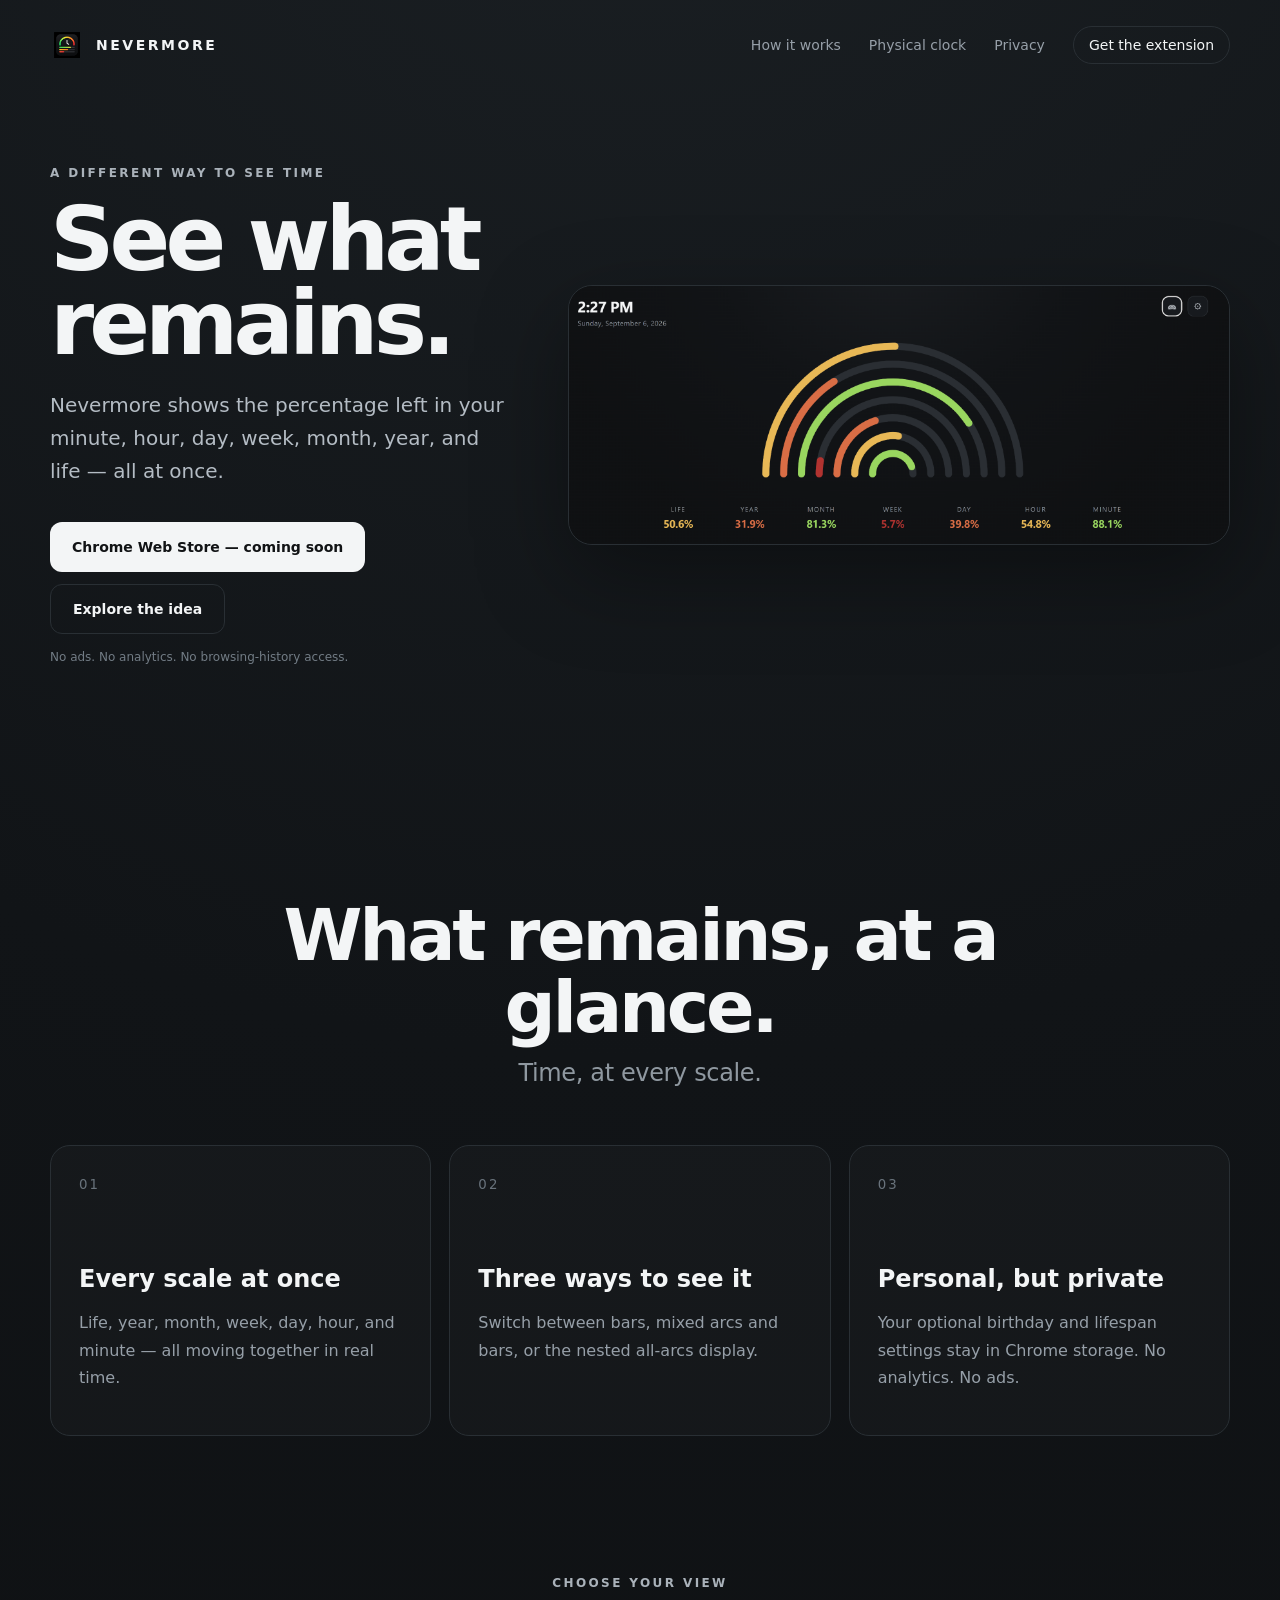
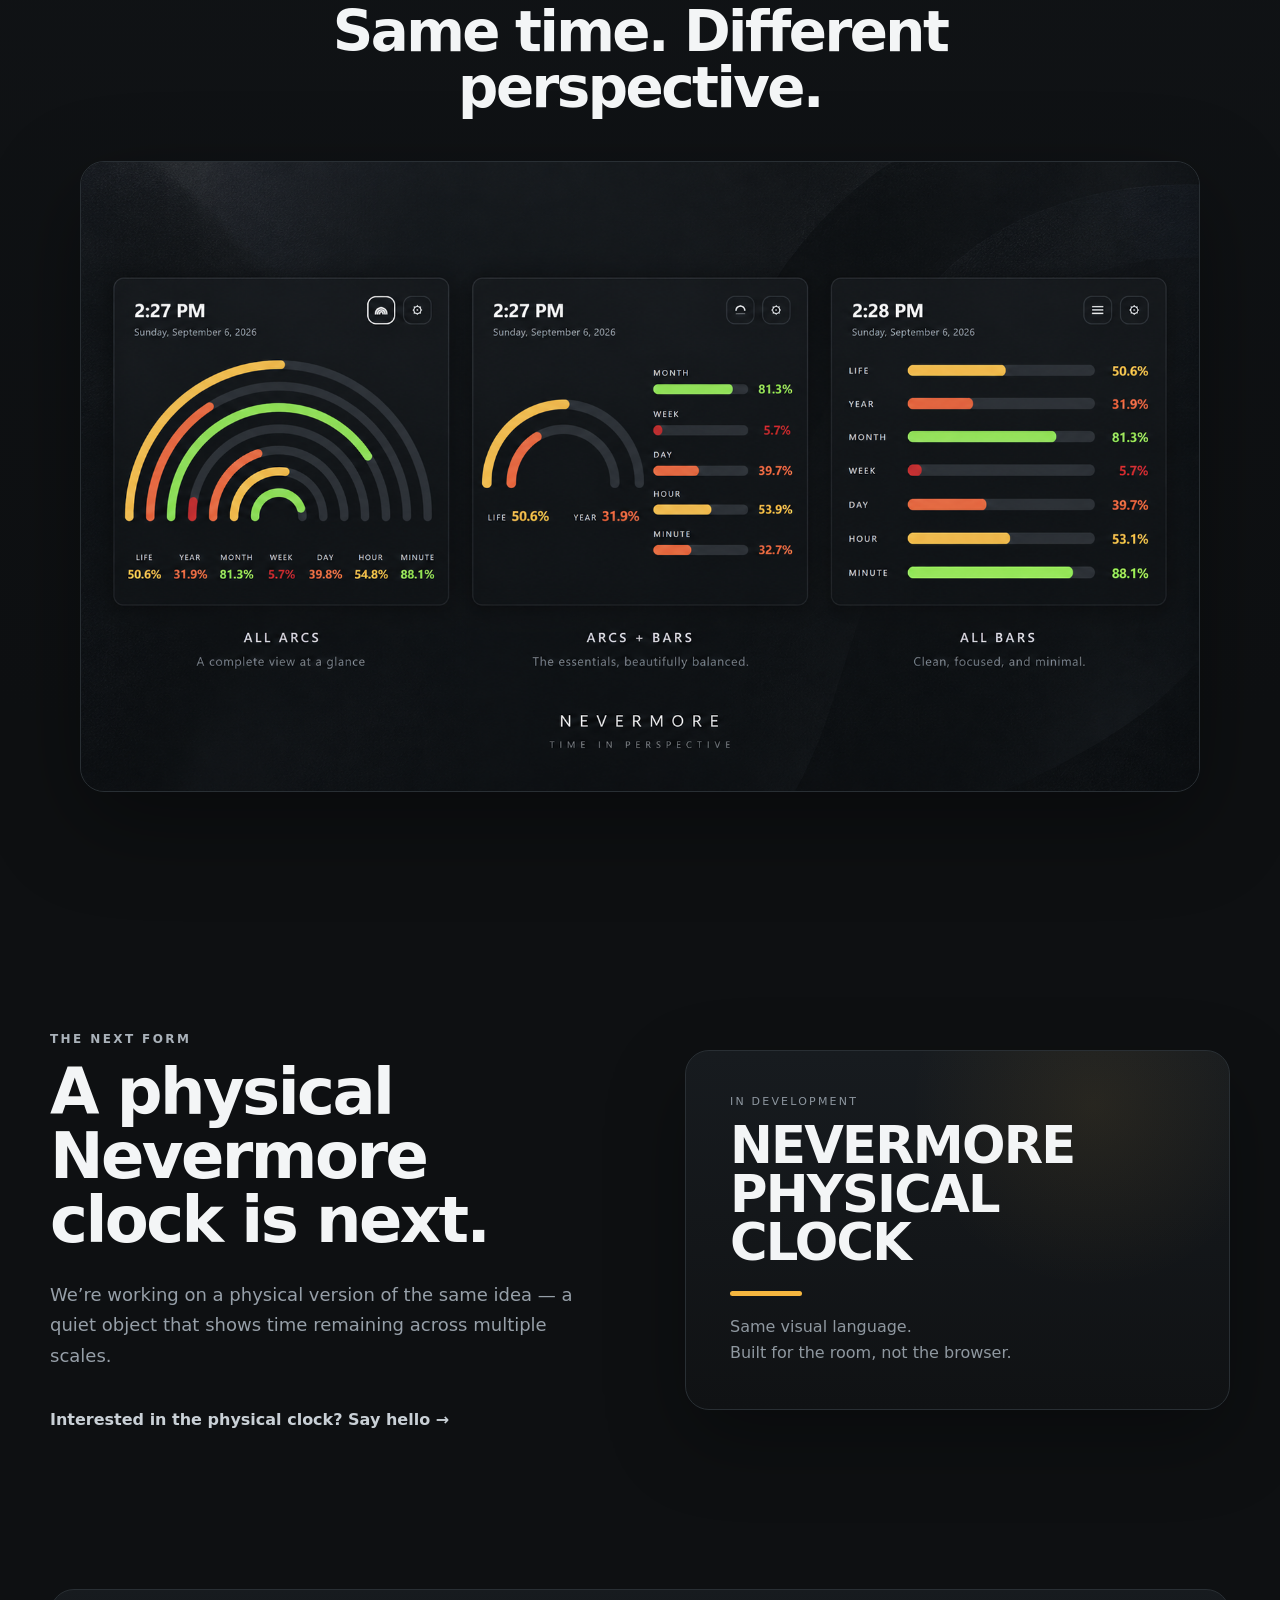
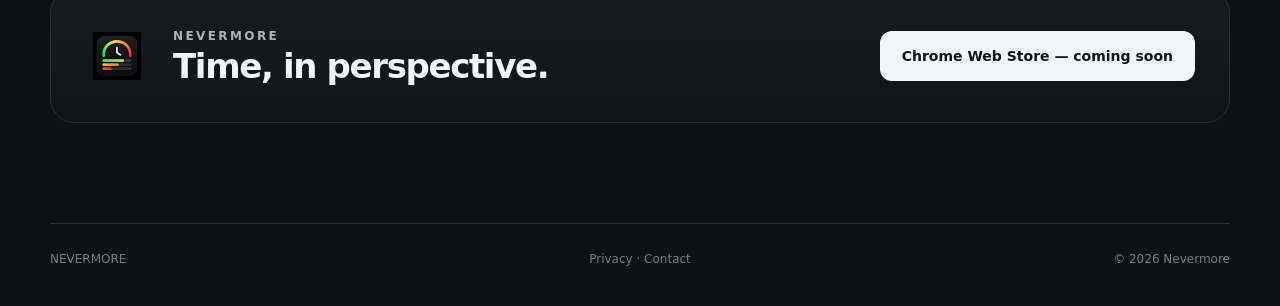
==== index.html @ eb88ecf1 "Add files via upload" ====
<!doctype html>
<html lang="en">
<head>
<meta charset="utf-8">
<meta name="viewport" content="width=device-width,initial-scale=1">
<meta name="description" content="Nevermore visualizes how much time remains across your minute, hour, day, week, month, year, and life.">
<title>Nevermore — Time, in perspective.</title>
<link rel="stylesheet" href="styles.css">
</head>
<body>
<header class="site-header">
  <a class="brand" href="#top"><img src="assets/icon.png" alt=""><span>NEVERMORE</span></a>
  <nav>
    <a href="#how">How it works</a>
    <a href="#physical">Physical clock</a>
    <a href="/privacy/">Privacy</a>
    <a class="pill" href="#chrome">Get the extension</a>
  </nav>
</header>

<main id="top">
<section class="hero">
  <div class="hero-copy">
    <div class="eyebrow">A different way to see time</div>
    <h1>See what remains.</h1>
    <p>Nevermore shows the percentage left in your minute, hour, day, week, month, year, and life — all at once.</p>
    <div class="actions" id="chrome">
      <a class="button primary" href="#">Chrome Web Store — coming soon</a>
      <a class="button secondary" href="#how">Explore the idea</a>
    </div>
    <div class="micro">No ads. No analytics. No browsing-history access.</div>
  </div>

  <div class="product-shot hero-shot">
    <img src="assets/all-arcs-real.png" alt="Nevermore all-arcs view showing time remaining across seven scales">
  </div>
</section>

<section class="section" id="how">
  <div class="section-intro">
    <h2>What remains, at a glance.</h2>
    <p>Time, at every scale.</p>
  </div>

  <div class="cards">
    <article>
      <small>01</small>
      <h3>Every scale at once</h3>
      <p>Life, year, month, week, day, hour, and minute — all moving together in real time.</p>
    </article>
    <article>
      <small>02</small>
      <h3>Three ways to see it</h3>
      <p>Switch between bars, mixed arcs and bars, or the nested all-arcs display.</p>
    </article>
    <article>
      <small>03</small>
      <h3>Personal, but private</h3>
      <p>Your optional birthday and lifespan settings stay in Chrome storage. No analytics. No ads.</p>
    </article>
  </div>
</section>

<section class="views-section">
  <div class="section-intro compact">
    <div class="eyebrow">Choose your view</div>
    <h2>Same time. Different perspective.</h2>
  </div>

  <div class="product-shot combined-shot">
    <img src="assets/views-combined.png" alt="Nevermore all-arcs, mixed, and all-bars display modes">
  </div>
</section>

<section class="physical" id="physical">
  <div class="physical-copy">
    <div class="eyebrow">The next form</div>
    <h2>A physical Nevermore clock is next.</h2>
    <p>We’re working on a physical version of the same idea — a quiet object that shows time remaining across multiple scales.</p>
    <a class="text-link" href="mailto:hello@nevermoreclock.com">Interested in the physical clock? Say hello →</a>
  </div>

  <div class="next-card">
    <div class="next-label">IN DEVELOPMENT</div>
    <div class="next-title">NEVERMORE<br>PHYSICAL CLOCK</div>
    <div class="next-rule"></div>
    <p>Same visual language.<br>Built for the room, not the browser.</p>
  </div>
</section>

<section class="cta">
  <img src="assets/icon.png" alt="">
  <div>
    <div class="eyebrow">Nevermore</div>
    <h2>Time, in perspective.</h2>
  </div>
  <a class="button primary" href="#">Chrome Web Store — coming soon</a>
</section>
</main>

<footer>
  <div>NEVERMORE</div>
  <div><a href="/privacy/">Privacy</a> · <a href="mailto:hello@nevermoreclock.com">Contact</a></div>
  <div>© 2026 Nevermore</div>
</footer>
</body>
</html>
---- styles.css ----
*{box-sizing:border-box}
html{scroll-behavior:smooth}
body{
  margin:0;
  background:radial-gradient(circle at 50% -10%,#1b2024 0,#111417 36%,#0e1012 70%);
  color:#f3f5f6;
  font-family:Inter,system-ui,-apple-system,BlinkMacSystemFont,"Segoe UI",sans-serif;
  -webkit-font-smoothing:antialiased
}
a{color:inherit;text-decoration:none}
.site-header,.hero,.section,.views-section,.physical,.cta,footer{
  width:min(1180px,calc(100% - 48px));
  margin:auto
}
.site-header{
  padding:26px 0;
  display:flex;
  justify-content:space-between;
  align-items:center
}
.brand{
  display:flex;
  align-items:center;
  gap:12px;
  font-size:14px;
  font-weight:700;
  letter-spacing:.18em
}
.brand img{width:34px;height:34px;border-radius:9px}
nav{display:flex;gap:28px;align-items:center;color:#969fa8;font-size:14px}
.pill{border:1px solid #292f34;border-radius:999px;padding:10px 15px;color:#f3f5f6}

.hero{
  min-height:690px;
  display:grid;
  grid-template-columns:.82fr 1.18fr;
  gap:58px;
  align-items:center;
  padding:70px 0 110px
}
.eyebrow{
  text-transform:uppercase;
  letter-spacing:.2em;
  font-size:12px;
  font-weight:650;
  color:#aab2ba
}
.hero h1{
  font-size:clamp(64px,7vw,108px);
  line-height:.93;
  letter-spacing:-.055em;
  margin:18px 0 24px
}
.hero-copy>p{
  font-size:20px;
  line-height:1.65;
  color:#b4bcc4;
  max-width:620px
}
.actions{display:flex;gap:12px;flex-wrap:wrap;margin-top:34px}
.button{
  display:inline-flex;
  align-items:center;
  justify-content:center;
  min-height:50px;
  padding:0 22px;
  border-radius:12px;
  font-size:14px;
  font-weight:650
}
.primary{background:#f3f5f6;color:#111315}
.secondary{border:1px solid #292f34}
.micro{font-size:12px;color:#727c85;margin-top:16px}

.product-shot{
  border:1px solid #292f34;
  border-radius:24px;
  overflow:hidden;
  background:#101214;
  box-shadow:0 30px 90px rgba(0,0,0,.36)
}
.product-shot img{
  display:block;
  width:100%;
  height:auto;
  object-fit:contain
}
.hero-shot{padding:0}
.hero-shot img{border-radius:23px}

.section{padding:120px 0 100px}
.section-intro{
  text-align:center;
  max-width:900px;
  margin:0 auto
}
.section-intro h2{
  font-size:clamp(44px,5.6vw,76px);
  line-height:1;
  letter-spacing:-.045em;
  margin:0
}
.section-intro p{
  margin:16px 0 0;
  color:#8f98a0;
  font-size:clamp(18px,2vw,24px);
  letter-spacing:-.015em
}
.cards{
  display:grid;
  grid-template-columns:repeat(3,1fr);
  gap:18px;
  margin-top:58px
}
.cards article{
  min-height:280px;
  padding:28px;
  border:1px solid #292f34;
  border-radius:20px;
  background:rgba(255,255,255,.018)
}
.cards small{color:#69737c;letter-spacing:.16em}
.cards h3{margin:72px 0 12px;font-size:24px}
.cards p,.physical p{color:#969fa8;line-height:1.7}

.views-section{padding:40px 0 120px}
.section-intro.compact{margin-bottom:44px}
.section-intro.compact h2{
  margin-top:14px;
  font-size:clamp(38px,4.4vw,62px)
}
.combined-shot{
  width:min(1120px,100%);
  margin:0 auto
}
.combined-shot img{border-radius:23px}

.physical{
  padding:120px 0;
  display:grid;
  grid-template-columns:1fr 1fr;
  gap:90px;
  align-items:center
}
.physical-copy{max-width:580px}
.physical h2,.cta h2{
  font-size:clamp(42px,5vw,70px);
  line-height:1;
  letter-spacing:-.04em;
  margin:14px 0 0;
  max-width:780px
}
.physical-copy p{font-size:18px;margin-top:28px}
.text-link{
  display:inline-block;
  margin-top:20px;
  color:#c9d0d6;
  font-weight:600
}

.next-card{
  min-height:360px;
  padding:44px;
  border:1px solid #292f34;
  border-radius:24px;
  background:
    radial-gradient(circle at 75% 15%,rgba(245,182,63,.08),transparent 36%),
    linear-gradient(180deg,#171b1f,#101214);
  box-shadow:0 30px 80px rgba(0,0,0,.3);
  display:flex;
  flex-direction:column;
  justify-content:flex-end
}
.next-label{
  color:#8d969f;
  letter-spacing:.2em;
  font-size:11px;
  margin-bottom:auto
}
.next-title{
  font-size:clamp(34px,4vw,58px);
  line-height:.95;
  letter-spacing:-.035em;
  font-weight:750
}
.next-rule{
  width:72px;
  height:5px;
  border-radius:999px;
  background:#f5b63f;
  margin:24px 0 18px
}
.next-card p{margin:0;color:#8f98a0;line-height:1.6}

.cta{
  margin-top:40px;
  margin-bottom:100px;
  padding:34px;
  border:1px solid #292f34;
  border-radius:24px;
  background:linear-gradient(180deg,#171b1f,#111417);
  display:grid;
  grid-template-columns:auto 1fr auto;
  gap:24px;
  align-items:center
}
.cta img{width:64px;border-radius:16px}
.cta h2{font-size:34px;margin-top:6px}

footer{
  padding:28px 0 40px;
  border-top:1px solid #292f34;
  display:grid;
  grid-template-columns:1fr auto 1fr;
  color:#737d86;
  font-size:12px
}
footer div:last-child{text-align:right}

@media(max-width:980px){
  nav a:not(.pill){display:none}
  .hero{
    grid-template-columns:1fr;
    min-height:0
  }
  .hero-copy{text-align:center}
  .hero-copy>p{margin-left:auto;margin-right:auto}
  .actions{justify-content:center}
  .cards{grid-template-columns:1fr}
  .physical{grid-template-columns:1fr}
  .physical-copy{max-width:760px}
  .cta{grid-template-columns:auto 1fr}
  .cta .button{grid-column:1/-1}
}
@media(max-width:620px){
  .site-header,.hero,.section,.views-section,.physical,.cta,footer{
    width:min(100% - 28px,1180px)
  }
  nav .pill{display:none}
  .hero{padding:44px 0 70px}
  .hero h1{font-size:clamp(58px,18vw,82px)}
  .hero-copy>p{font-size:17px}
  .section{padding:78px 0 70px}
  .views-section{padding:20px 0 80px}
  .physical{padding:80px 0}
  .next-card{min-height:300px;padding:30px}
  .cta{grid-template-columns:1fr}
  footer{grid-template-columns:1fr;gap:12px}
  footer div:last-child{text-align:left}
}
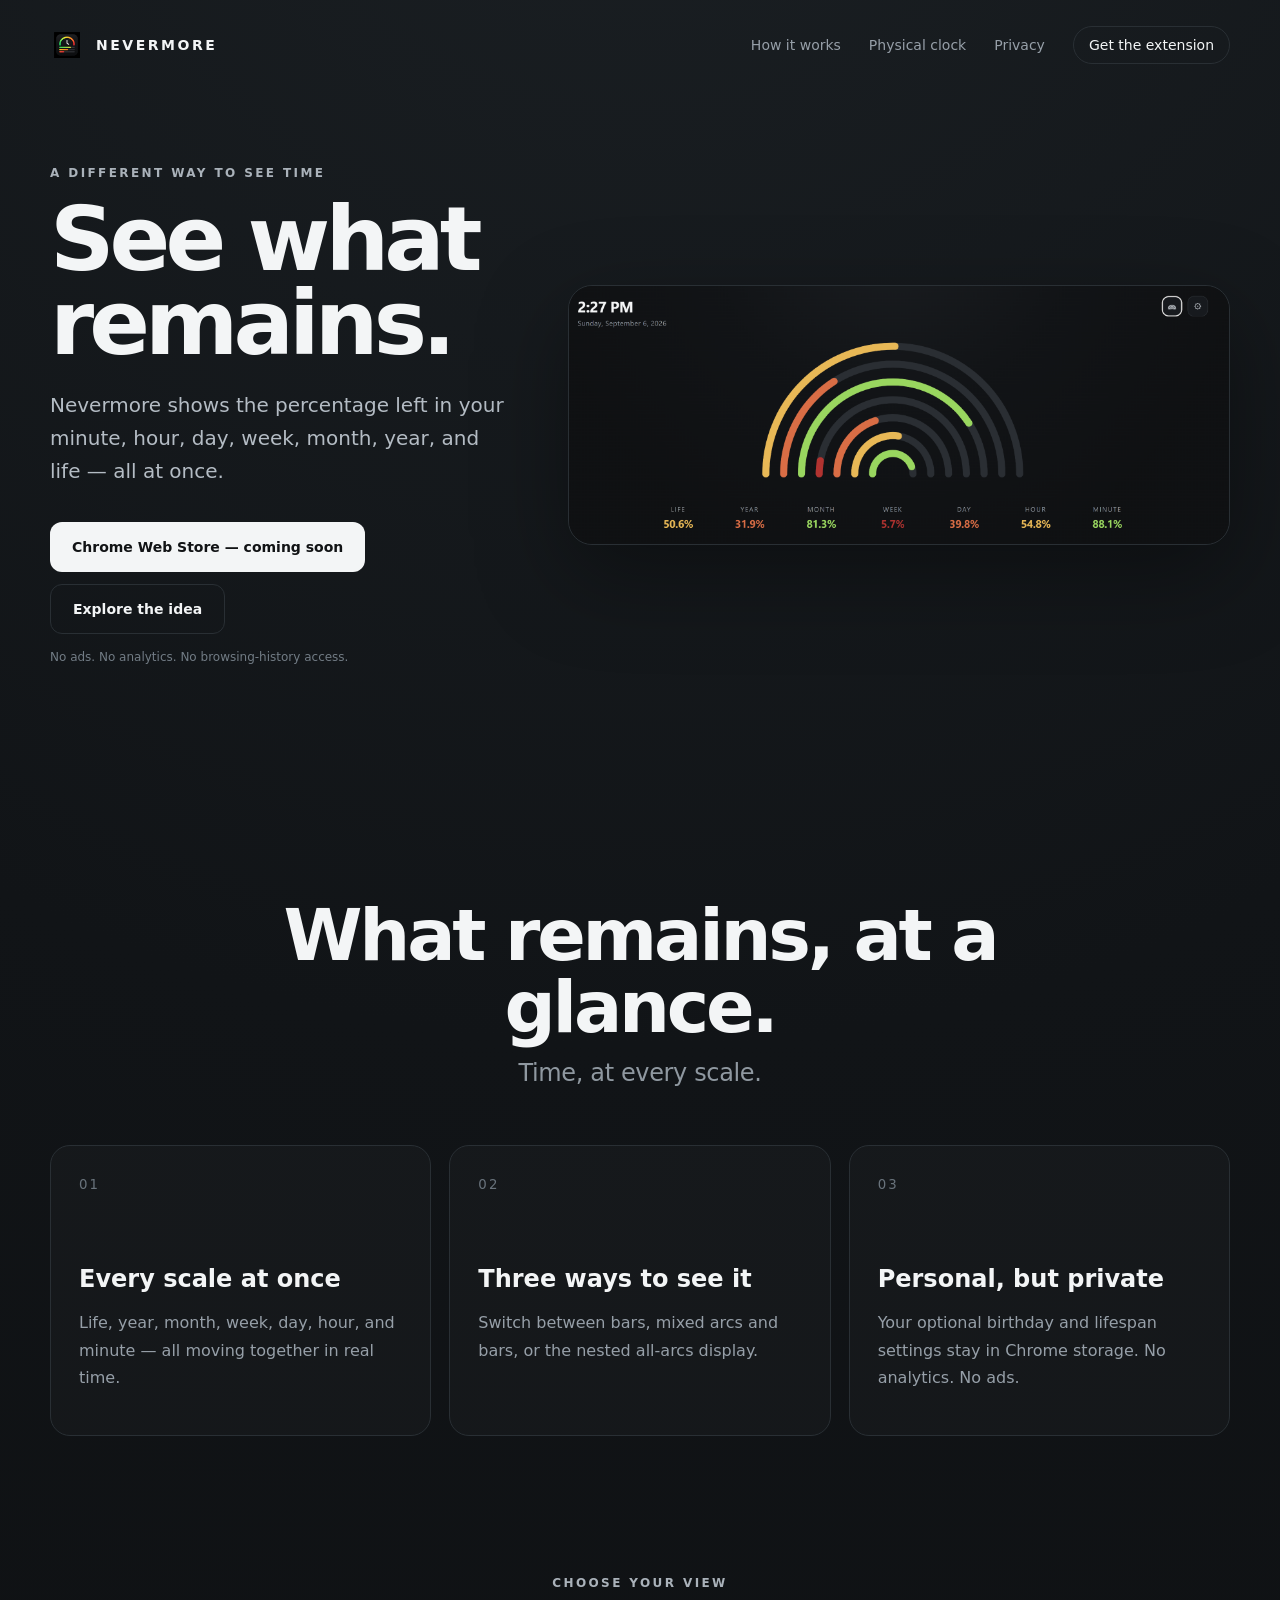
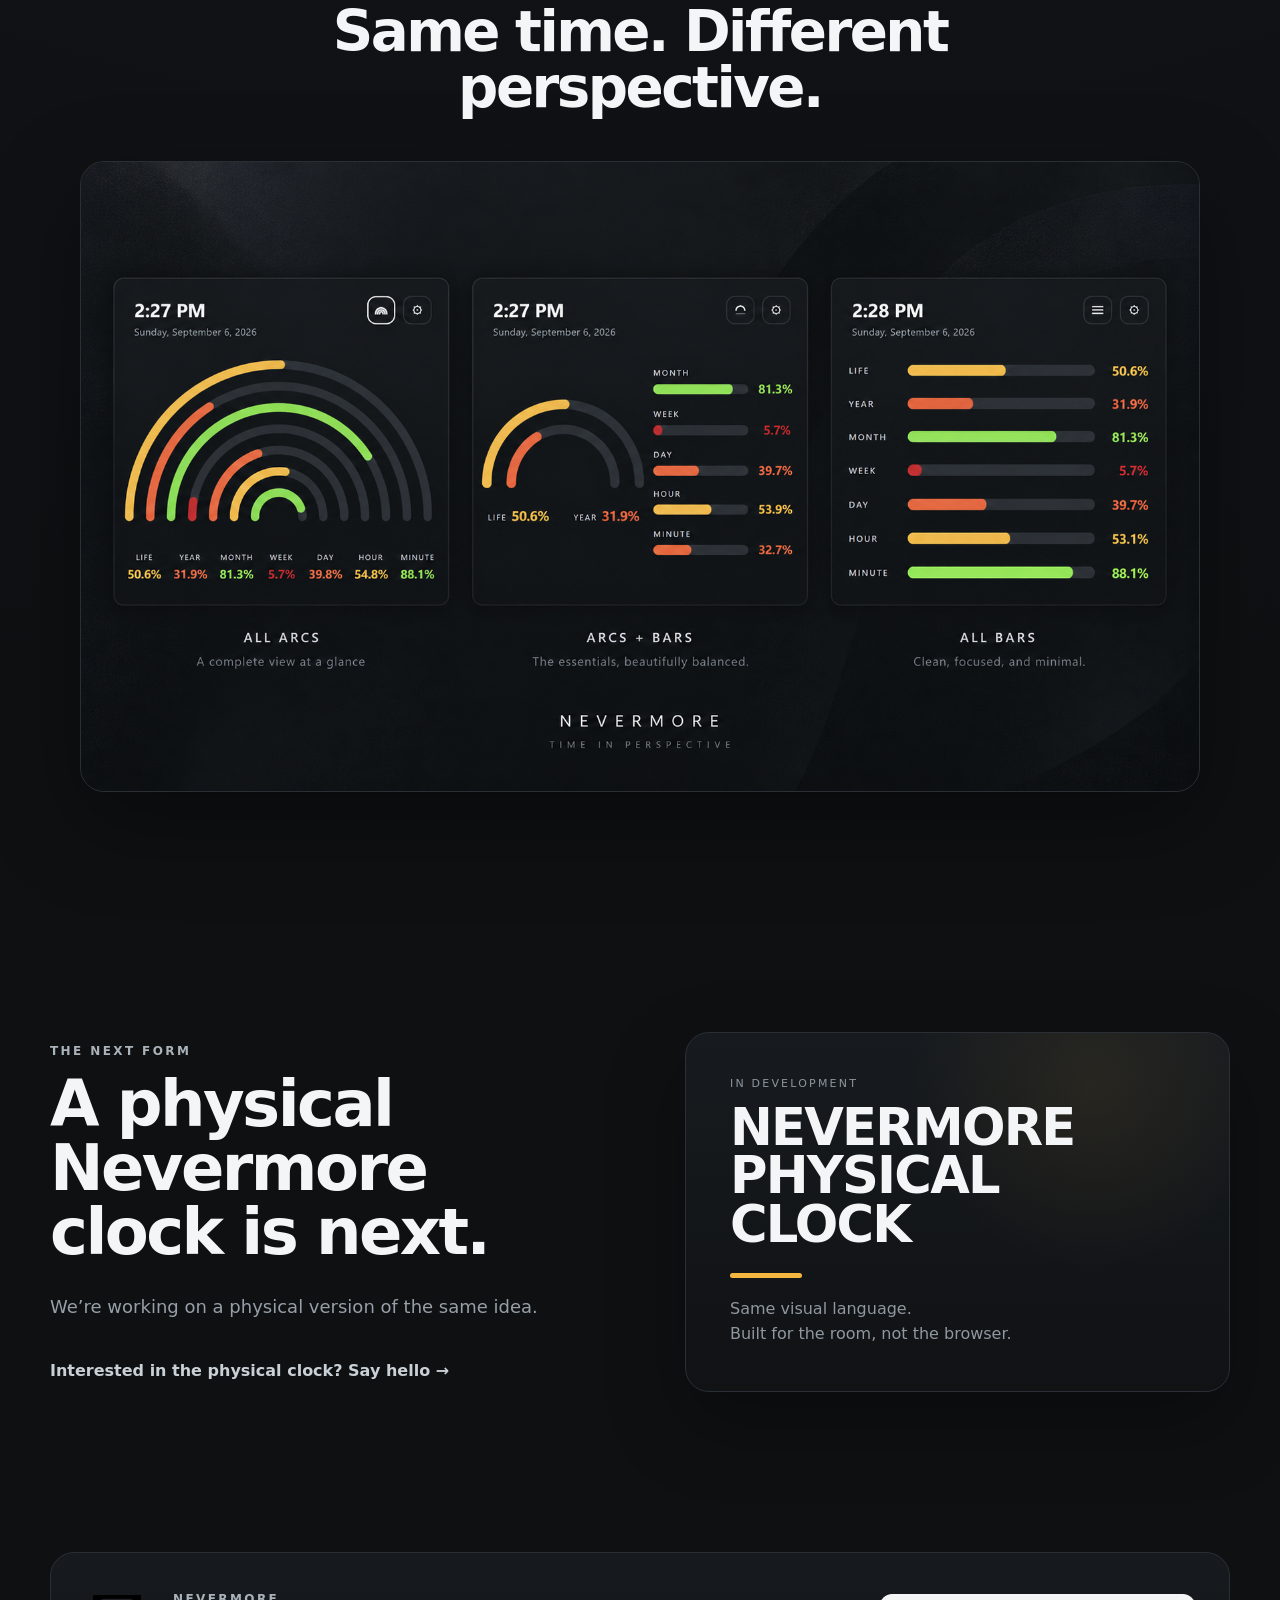
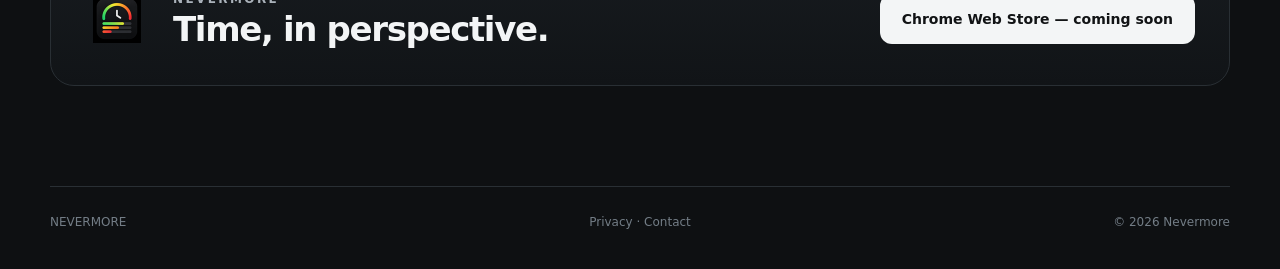
==== commit 358ba8d7: "Update index.html" ====
--- a/index.html
+++ b/index.html
@@ -76,7 +76,7 @@
   <div class="physical-copy">
     <div class="eyebrow">The next form</div>
     <h2>A physical Nevermore clock is next.</h2>
-    <p>We’re working on a physical version of the same idea — a quiet object that shows time remaining across multiple scales.</p>
+    <p>We’re working on a physical version of the same idea.</p>
     <a class="text-link" href="mailto:hello@nevermoreclock.com">Interested in the physical clock? Say hello →</a>
   </div>
 
--- a/styles.css
+++ b/styles.css
@@ -1,15 +1,18 @@
 *{box-sizing:border-box}
-html{scroll-behavior:smooth}
+html{scroll-behavior:smooth;overflow-x:hidden}
 body{
   margin:0;
+  overflow-x:hidden;
   background:radial-gradient(circle at 50% -10%,#1b2024 0,#111417 36%,#0e1012 70%);
   color:#f3f5f6;
   font-family:Inter,system-ui,-apple-system,BlinkMacSystemFont,"Segoe UI",sans-serif;
   -webkit-font-smoothing:antialiased
 }
 a{color:inherit;text-decoration:none}
+img,svg{max-width:100%}
 .site-header,.hero,.section,.views-section,.physical,.cta,footer{
-  width:min(1180px,calc(100% - 48px));
+  width:min(1180px,calc(100vw - 48px));
+  max-width:100%;
   margin:auto
 }
 .site-header{
@@ -31,6 +34,7 @@
 .pill{border:1px solid #292f34;border-radius:999px;padding:10px 15px;color:#f3f5f6}
 
 .hero{
+  min-width:0;
   min-height:690px;
   display:grid;
   grid-template-columns:.82fr 1.18fr;
@@ -51,6 +55,7 @@
   letter-spacing:-.055em;
   margin:18px 0 24px
 }
+.hero-copy{min-width:0}
 .hero-copy>p{
   font-size:20px;
   line-height:1.65;
@@ -73,6 +78,9 @@
 .micro{font-size:12px;color:#727c85;margin-top:16px}
 
 .product-shot{
+  width:100%;
+  max-width:100%;
+  min-width:0;
   border:1px solid #292f34;
   border-radius:24px;
   overflow:hidden;
@@ -82,6 +90,7 @@
 .product-shot img{
   display:block;
   width:100%;
+  max-width:100%;
   height:auto;
   object-fit:contain
 }
@@ -107,6 +116,7 @@
   letter-spacing:-.015em
 }
 .cards{
+  min-width:0;
   display:grid;
   grid-template-columns:repeat(3,1fr);
   gap:18px;
@@ -130,12 +140,14 @@
   font-size:clamp(38px,4.4vw,62px)
 }
 .combined-shot{
-  width:min(1120px,100%);
+  width:100%;
+  max-width:1120px;
   margin:0 auto
 }
 .combined-shot img{border-radius:23px}
 
 .physical{
+  min-width:0;
   padding:120px 0;
   display:grid;
   grid-template-columns:1fr 1fr;
@@ -224,7 +236,8 @@
     min-height:0
   }
   .hero-copy{text-align:center}
-  .hero-copy>p{margin-left:auto;margin-right:auto}
+  .hero-copy{min-width:0}
+.hero-copy>p{margin-left:auto;margin-right:auto}
   .actions{justify-content:center}
   .cards{grid-template-columns:1fr}
   .physical{grid-template-columns:1fr}
@@ -234,12 +247,13 @@
 }
 @media(max-width:620px){
   .site-header,.hero,.section,.views-section,.physical,.cta,footer{
-    width:min(100% - 28px,1180px)
+    width:min(calc(100vw - 28px),1180px)
   }
   nav .pill{display:none}
   .hero{padding:44px 0 70px}
   .hero h1{font-size:clamp(58px,18vw,82px)}
-  .hero-copy>p{font-size:17px}
+  .hero-copy{min-width:0}
+.hero-copy>p{font-size:17px}
   .section{padding:78px 0 70px}
   .views-section{padding:20px 0 80px}
   .physical{padding:80px 0}
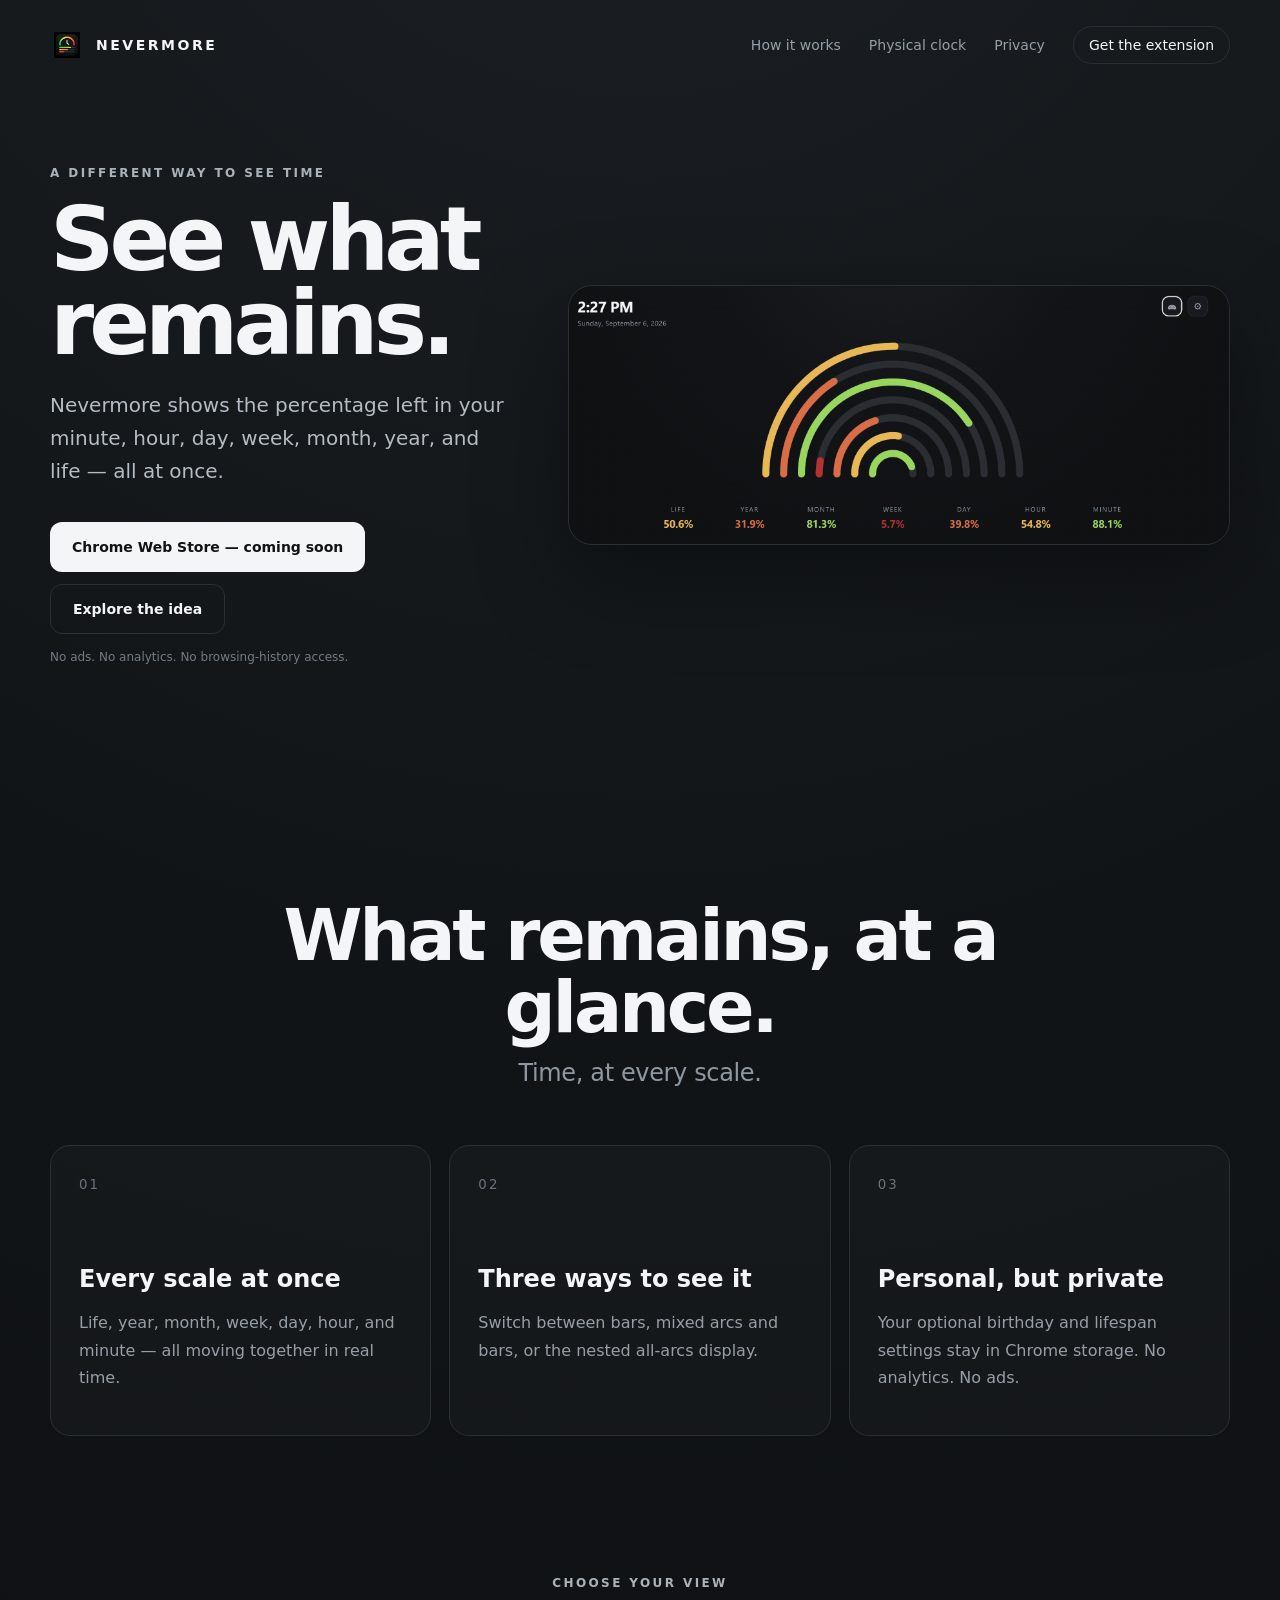
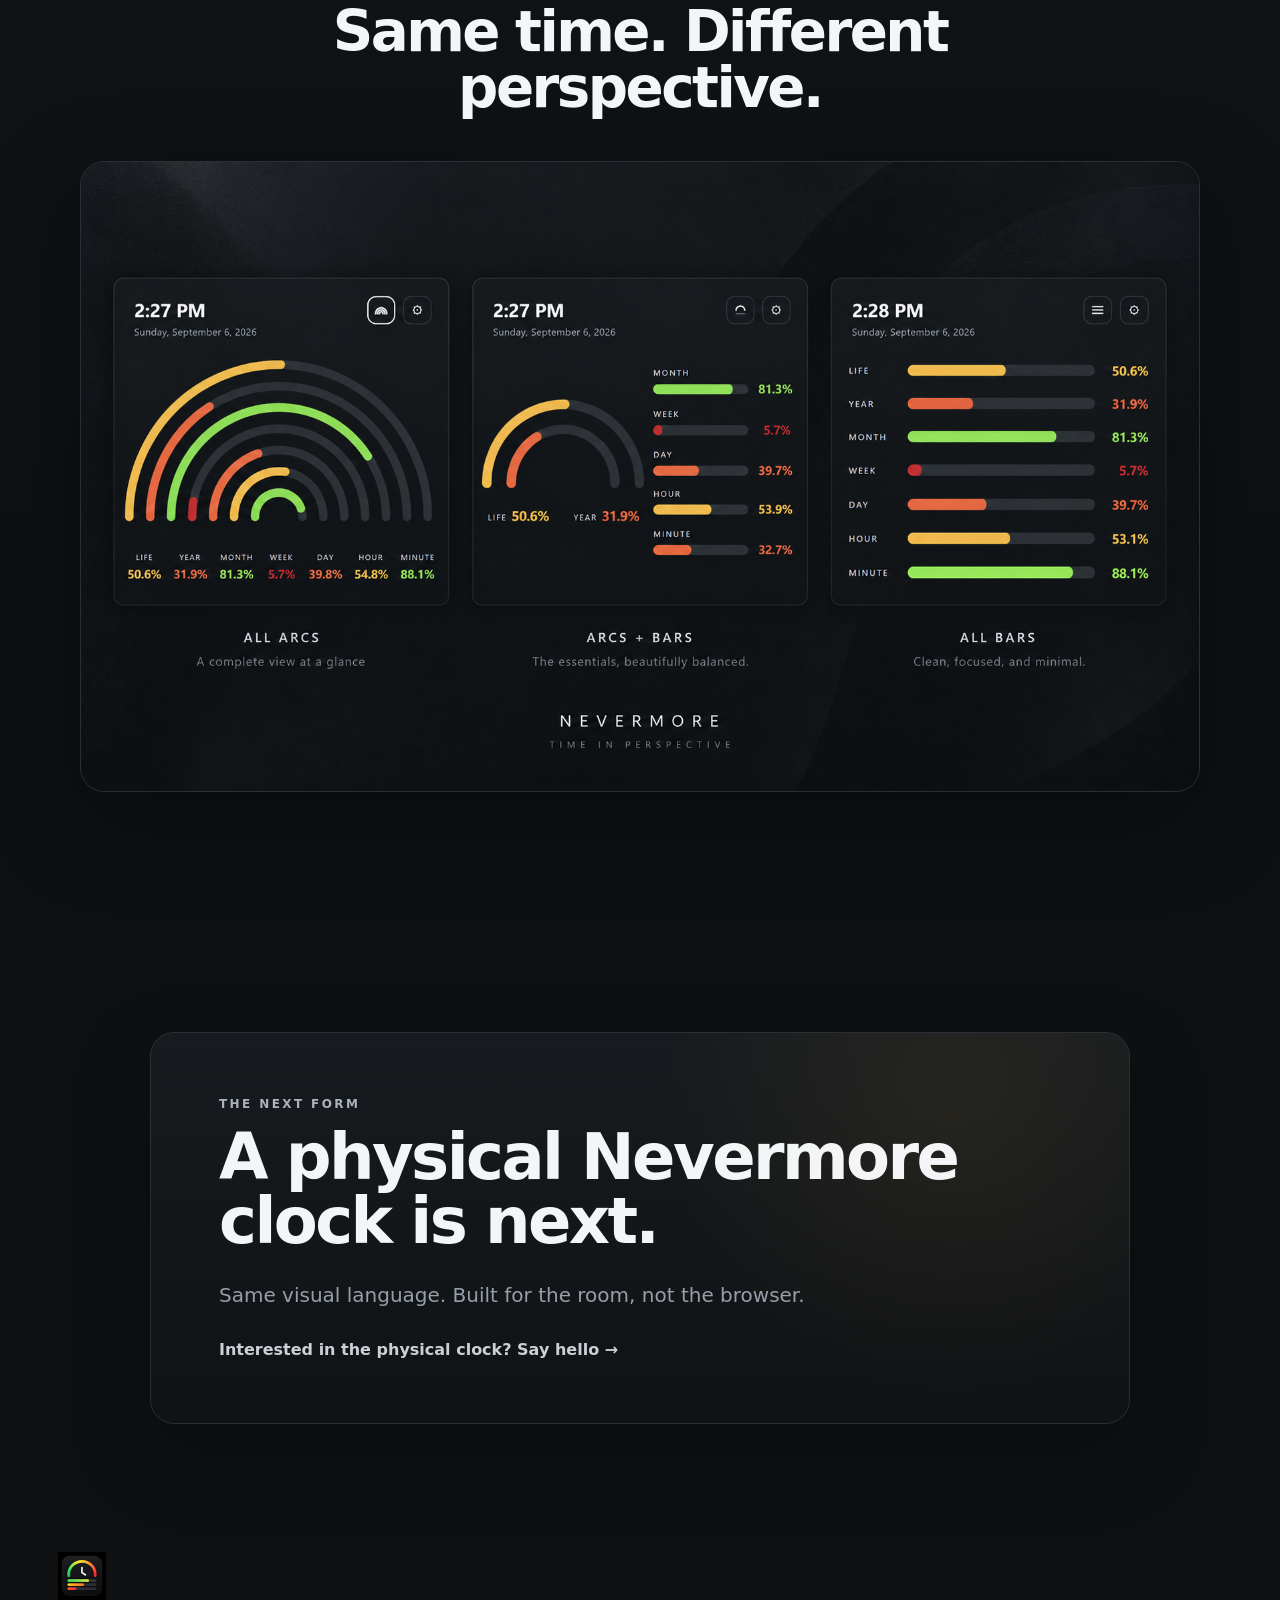
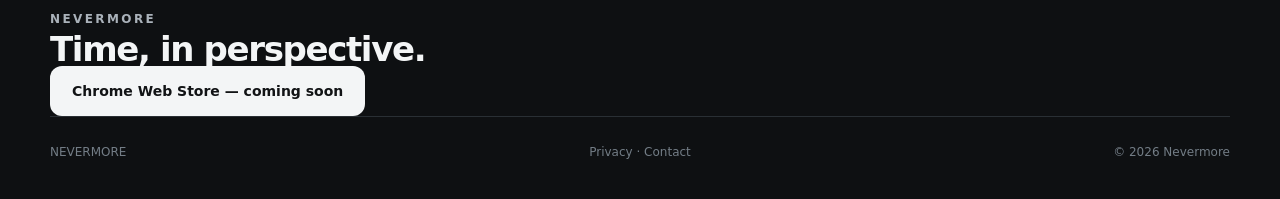
==== commit b3e12554: "Add files via upload" ====
--- a/index.html
+++ b/index.html
@@ -73,18 +73,11 @@
 </section>
 
 <section class="physical" id="physical">
-  <div class="physical-copy">
+  <div class="physical-consolidated">
     <div class="eyebrow">The next form</div>
     <h2>A physical Nevermore clock is next.</h2>
-    <p>We’re working on a physical version of the same idea.</p>
+    <p>Same visual language. Built for the room, not the browser.</p>
     <a class="text-link" href="mailto:hello@nevermoreclock.com">Interested in the physical clock? Say hello →</a>
-  </div>
-
-  <div class="next-card">
-    <div class="next-label">IN DEVELOPMENT</div>
-    <div class="next-title">NEVERMORE<br>PHYSICAL CLOCK</div>
-    <div class="next-rule"></div>
-    <p>Same visual language.<br>Built for the room, not the browser.</p>
   </div>
 </section>
 
--- a/styles.css
+++ b/styles.css
@@ -149,12 +149,16 @@
 .physical{
   min-width:0;
   padding:120px 0;
-  display:grid;
-  grid-template-columns:1fr 1fr;
-  gap:90px;
-  align-items:center
-}
-.physical-copy{max-width:580px}
+}
+.physical-consolidated{
+  max-width:980px;
+  margin:0 auto;
+  padding:64px 68px;
+  border:1px solid #292f34;
+  border-radius:24px;
+  background:radial-gradient(circle at 82% 18%,rgba(245,182,63,.07),transparent 34%),linear-gradient(180deg,#171b1f,#101214);
+  box-shadow:0 30px 80px rgba(0,0,0,.28);
+}
 .physical h2,.cta h2{
   font-size:clamp(42px,5vw,70px);
   line-height:1;
@@ -162,59 +166,18 @@
   margin:14px 0 0;
   max-width:780px
 }
-.physical-copy p{font-size:18px;margin-top:28px}
+.physical-consolidated p{
+  max-width:720px;
+  margin:26px 0 0;
+  color:#969fa8;
+  font-size:20px;
+  line-height:1.65;
+}
 .text-link{
   display:inline-block;
-  margin-top:20px;
+  margin-top:28px;
   color:#c9d0d6;
   font-weight:600
-}
-
-.next-card{
-  min-height:360px;
-  padding:44px;
-  border:1px solid #292f34;
-  border-radius:24px;
-  background:
-    radial-gradient(circle at 75% 15%,rgba(245,182,63,.08),transparent 36%),
-    linear-gradient(180deg,#171b1f,#101214);
-  box-shadow:0 30px 80px rgba(0,0,0,.3);
-  display:flex;
-  flex-direction:column;
-  justify-content:flex-end
-}
-.next-label{
-  color:#8d969f;
-  letter-spacing:.2em;
-  font-size:11px;
-  margin-bottom:auto
-}
-.next-title{
-  font-size:clamp(34px,4vw,58px);
-  line-height:.95;
-  letter-spacing:-.035em;
-  font-weight:750
-}
-.next-rule{
-  width:72px;
-  height:5px;
-  border-radius:999px;
-  background:#f5b63f;
-  margin:24px 0 18px
-}
-.next-card p{margin:0;color:#8f98a0;line-height:1.6}
-
-.cta{
-  margin-top:40px;
-  margin-bottom:100px;
-  padding:34px;
-  border:1px solid #292f34;
-  border-radius:24px;
-  background:linear-gradient(180deg,#171b1f,#111417);
-  display:grid;
-  grid-template-columns:auto 1fr auto;
-  gap:24px;
-  align-items:center
 }
 .cta img{width:64px;border-radius:16px}
 .cta h2{font-size:34px;margin-top:6px}
@@ -240,8 +203,6 @@
 .hero-copy>p{margin-left:auto;margin-right:auto}
   .actions{justify-content:center}
   .cards{grid-template-columns:1fr}
-  .physical{grid-template-columns:1fr}
-  .physical-copy{max-width:760px}
   .cta{grid-template-columns:auto 1fr}
   .cta .button{grid-column:1/-1}
 }
@@ -257,7 +218,8 @@
   .section{padding:78px 0 70px}
   .views-section{padding:20px 0 80px}
   .physical{padding:80px 0}
-  .next-card{min-height:300px;padding:30px}
+  .physical-consolidated{padding:40px 28px}
+  .physical-consolidated p{font-size:18px}
   .cta{grid-template-columns:1fr}
   footer{grid-template-columns:1fr;gap:12px}
   footer div:last-child{text-align:left}
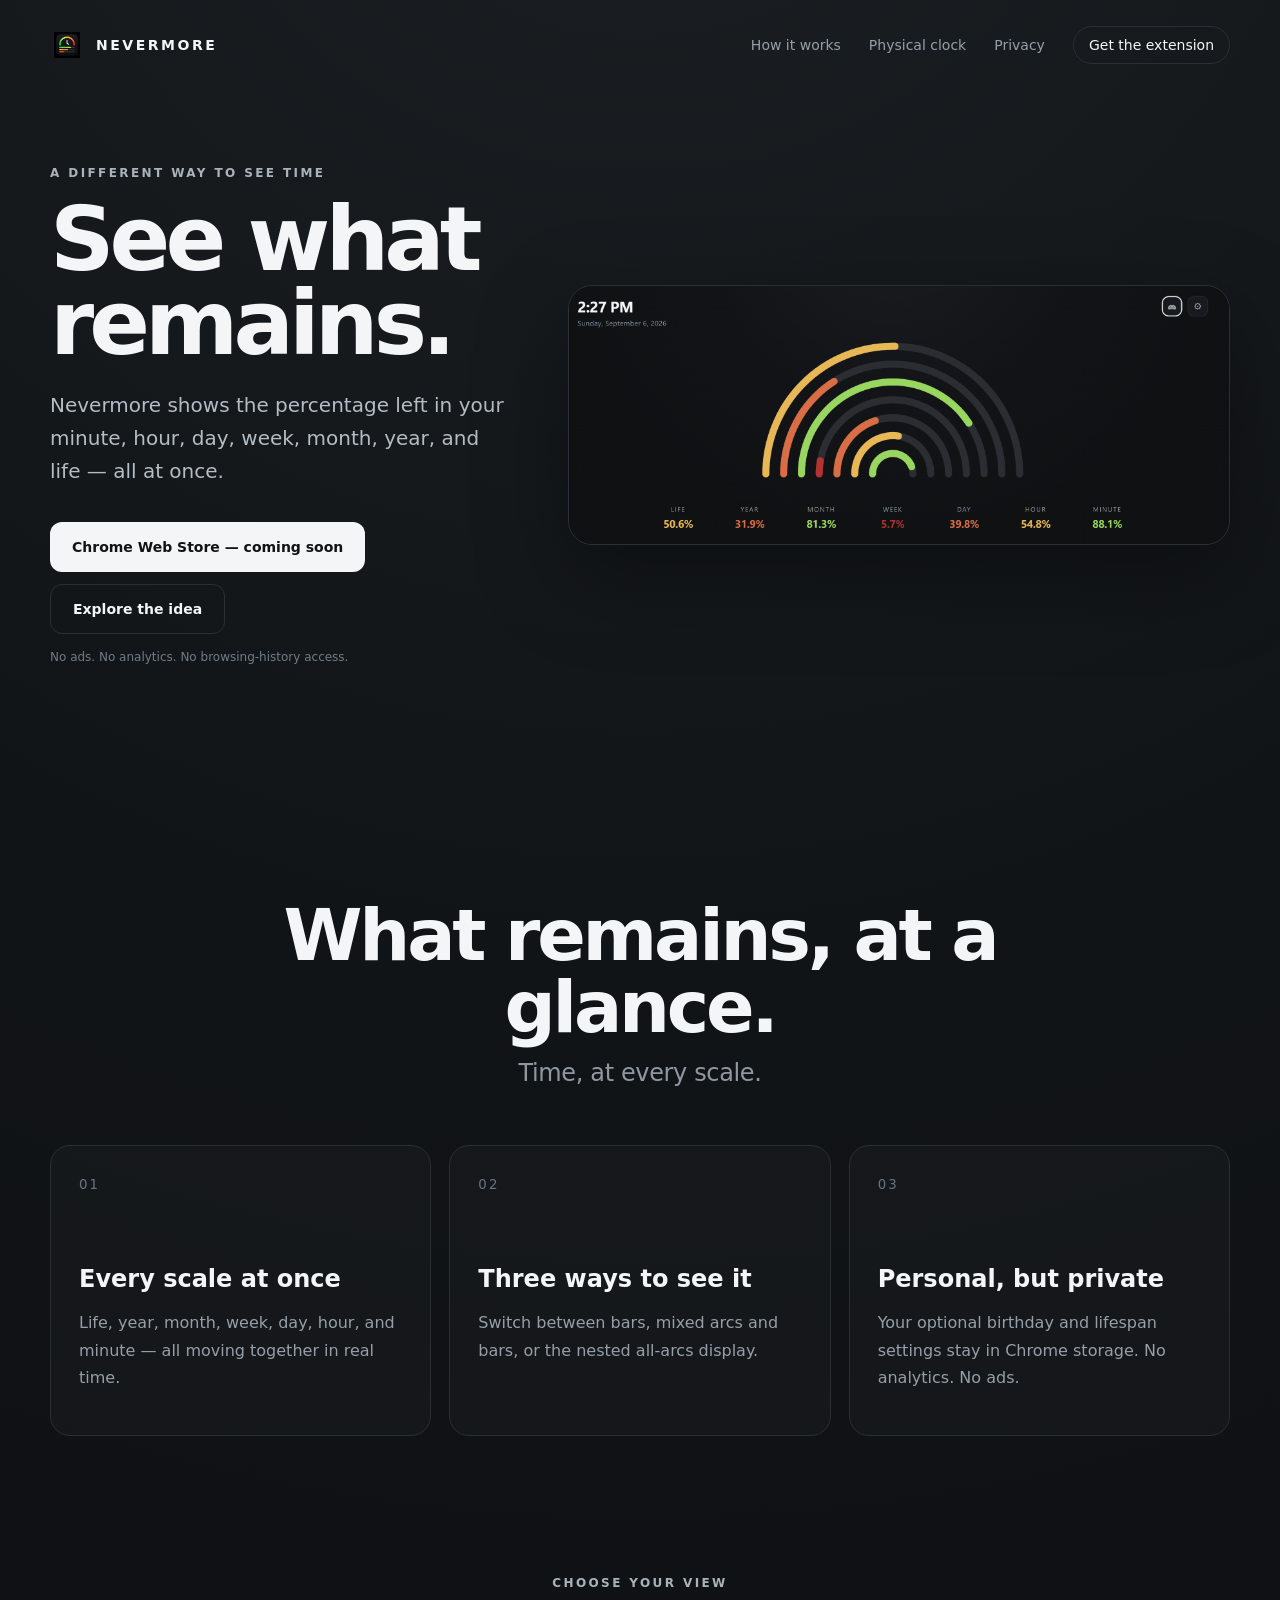
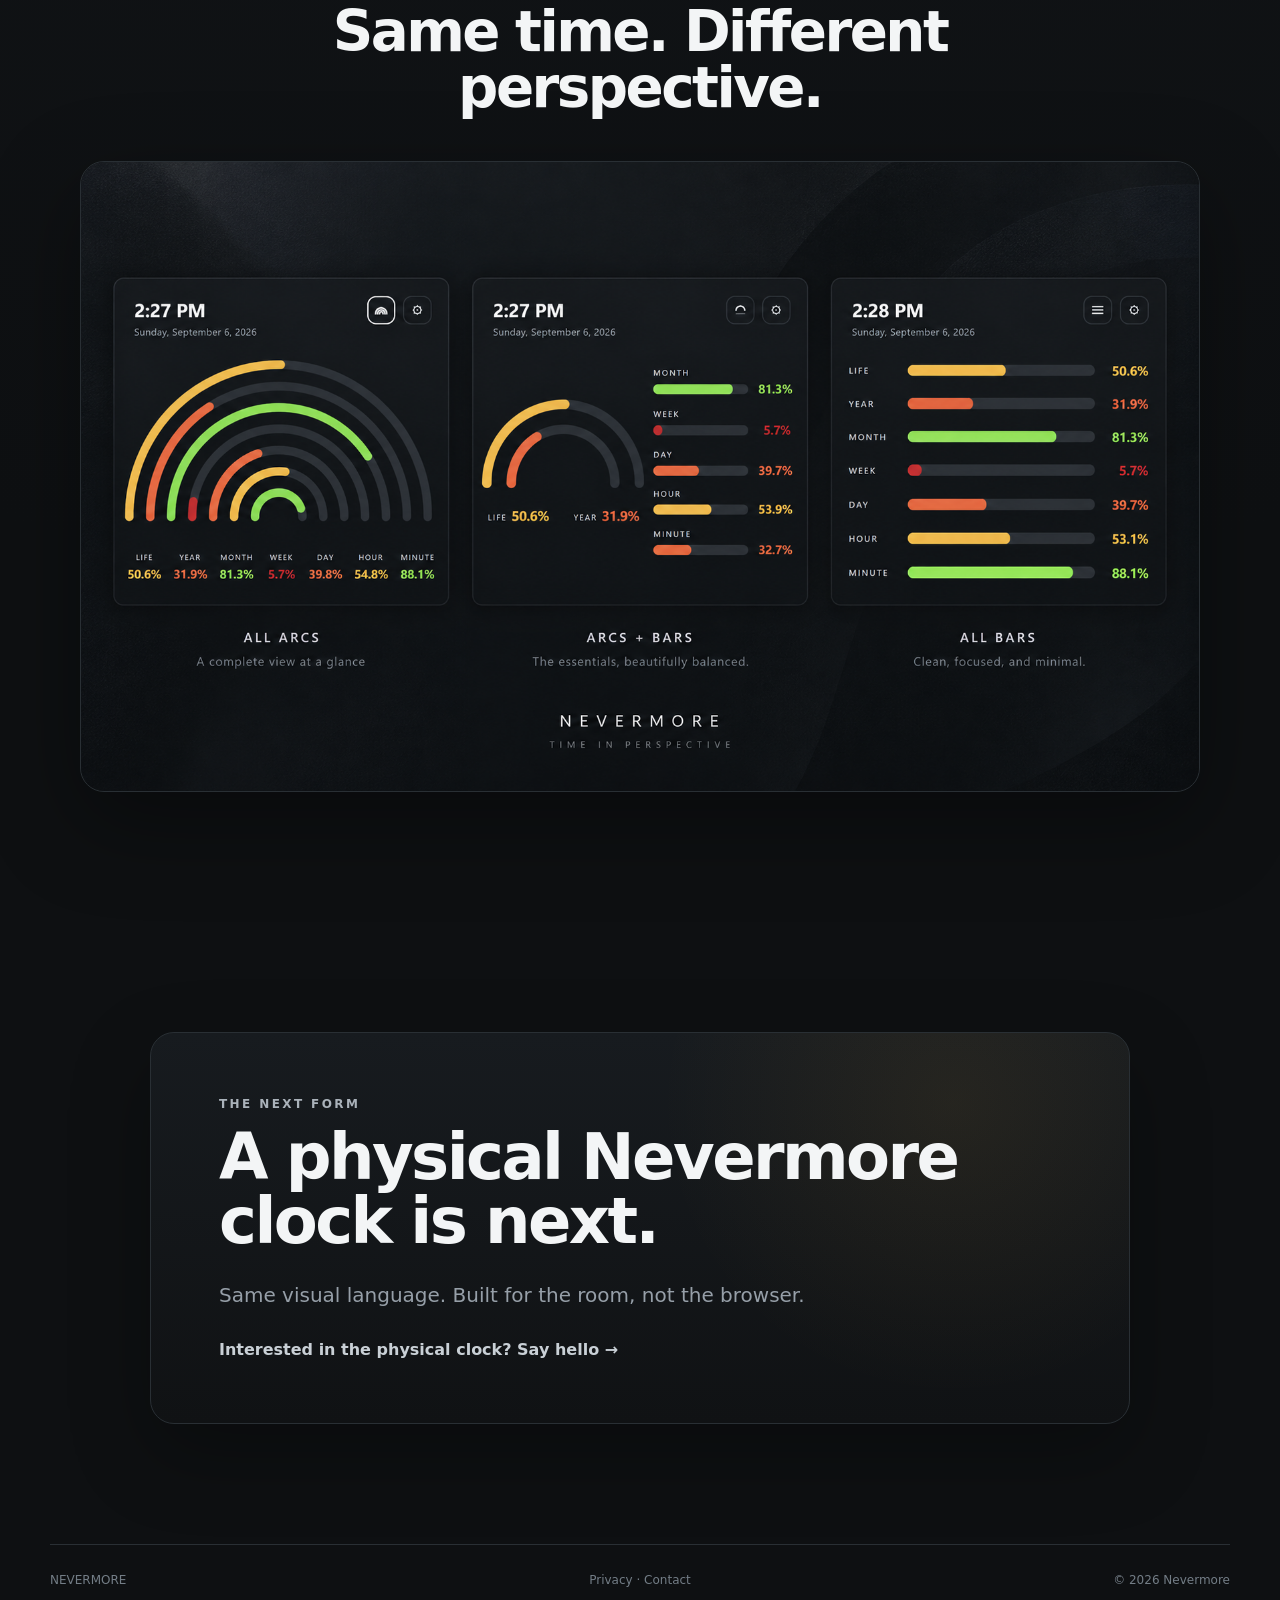
==== commit cebaa856: "Add files via upload" ====
--- a/index.html
+++ b/index.html
@@ -6,6 +6,11 @@
 <meta name="description" content="Nevermore visualizes how much time remains across your minute, hour, day, week, month, year, and life.">
 <title>Nevermore — Time, in perspective.</title>
 <link rel="stylesheet" href="styles.css">
+
+<link rel="icon" href="/favicon.ico" sizes="any">
+<link rel="icon" type="image/png" href="/favicon-32x32.png" sizes="32x32">
+<link rel="apple-touch-icon" href="/apple-touch-icon.png">
+<meta name="theme-color" content="#0e1012">
 </head>
 <body>
 <header class="site-header">
@@ -81,14 +86,6 @@
   </div>
 </section>
 
-<section class="cta">
-  <img src="assets/icon.png" alt="">
-  <div>
-    <div class="eyebrow">Nevermore</div>
-    <h2>Time, in perspective.</h2>
-  </div>
-  <a class="button primary" href="#">Chrome Web Store — coming soon</a>
-</section>
 </main>
 
 <footer>
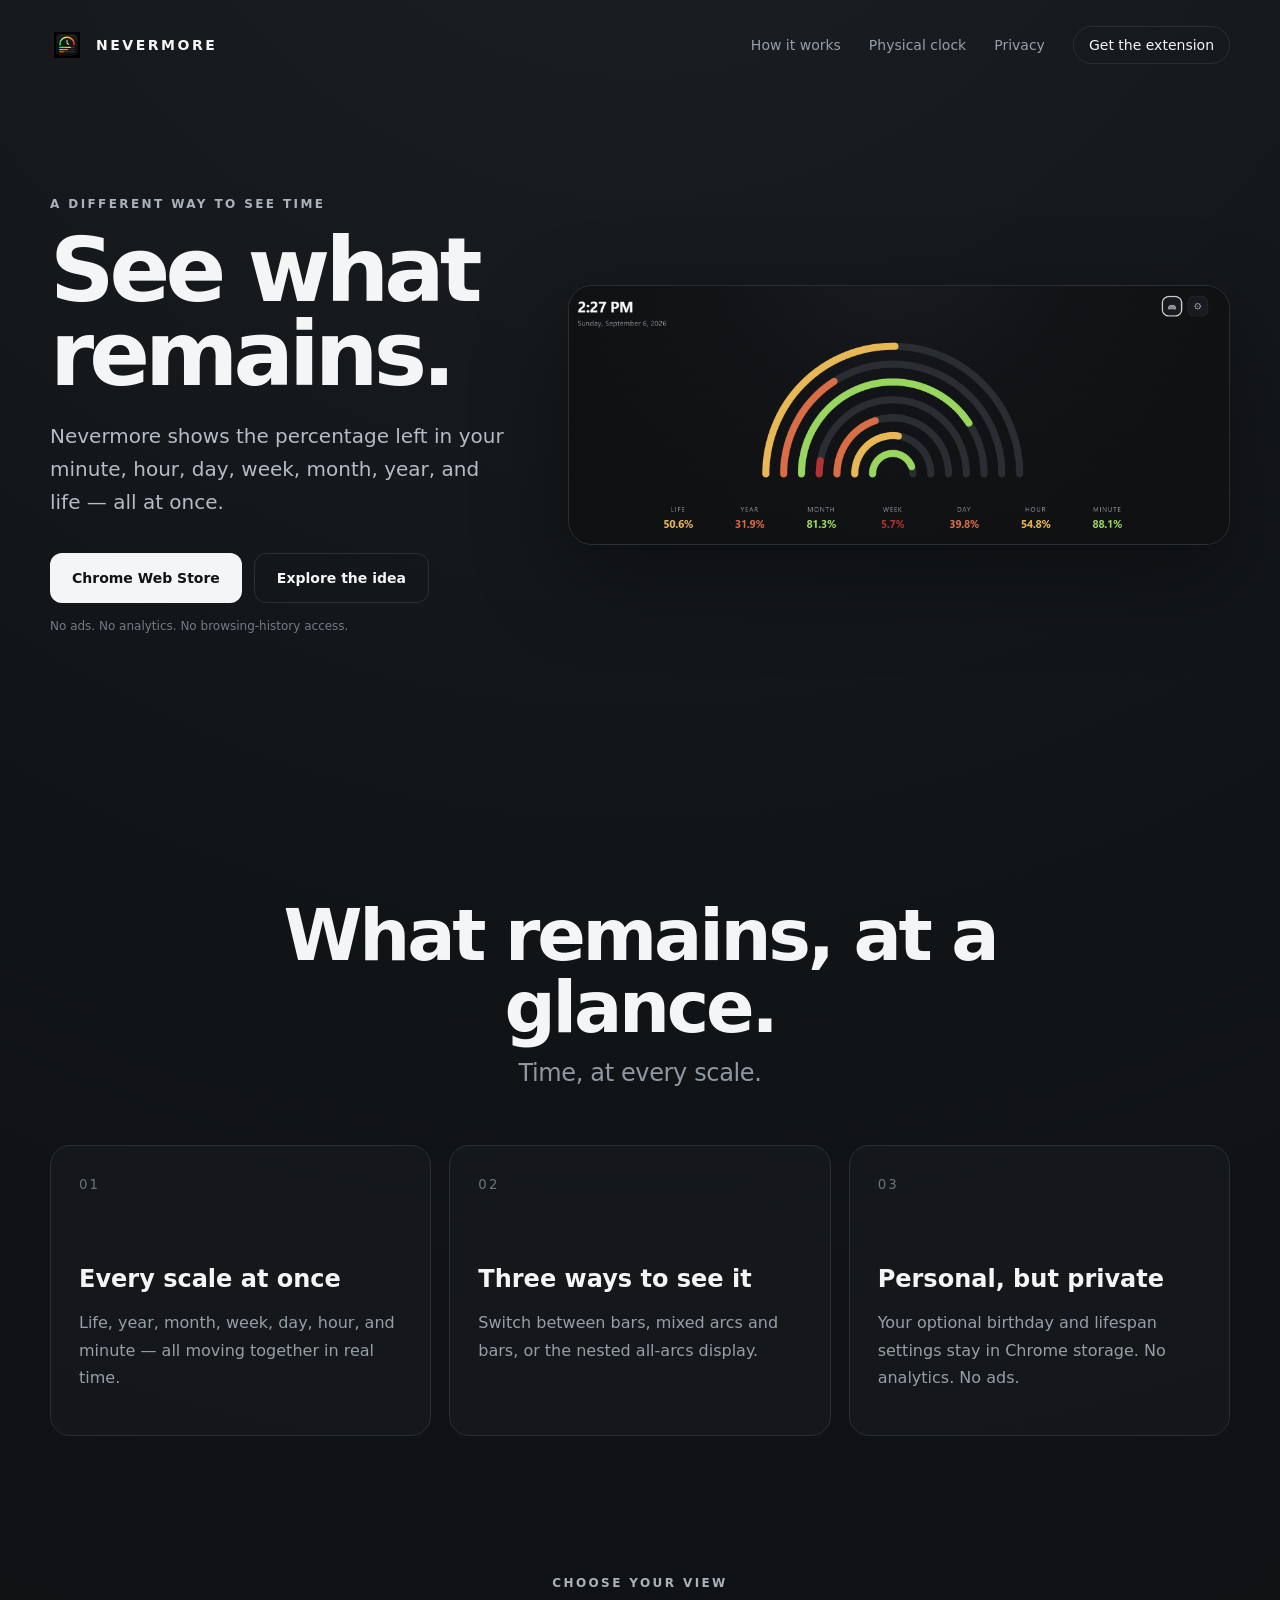
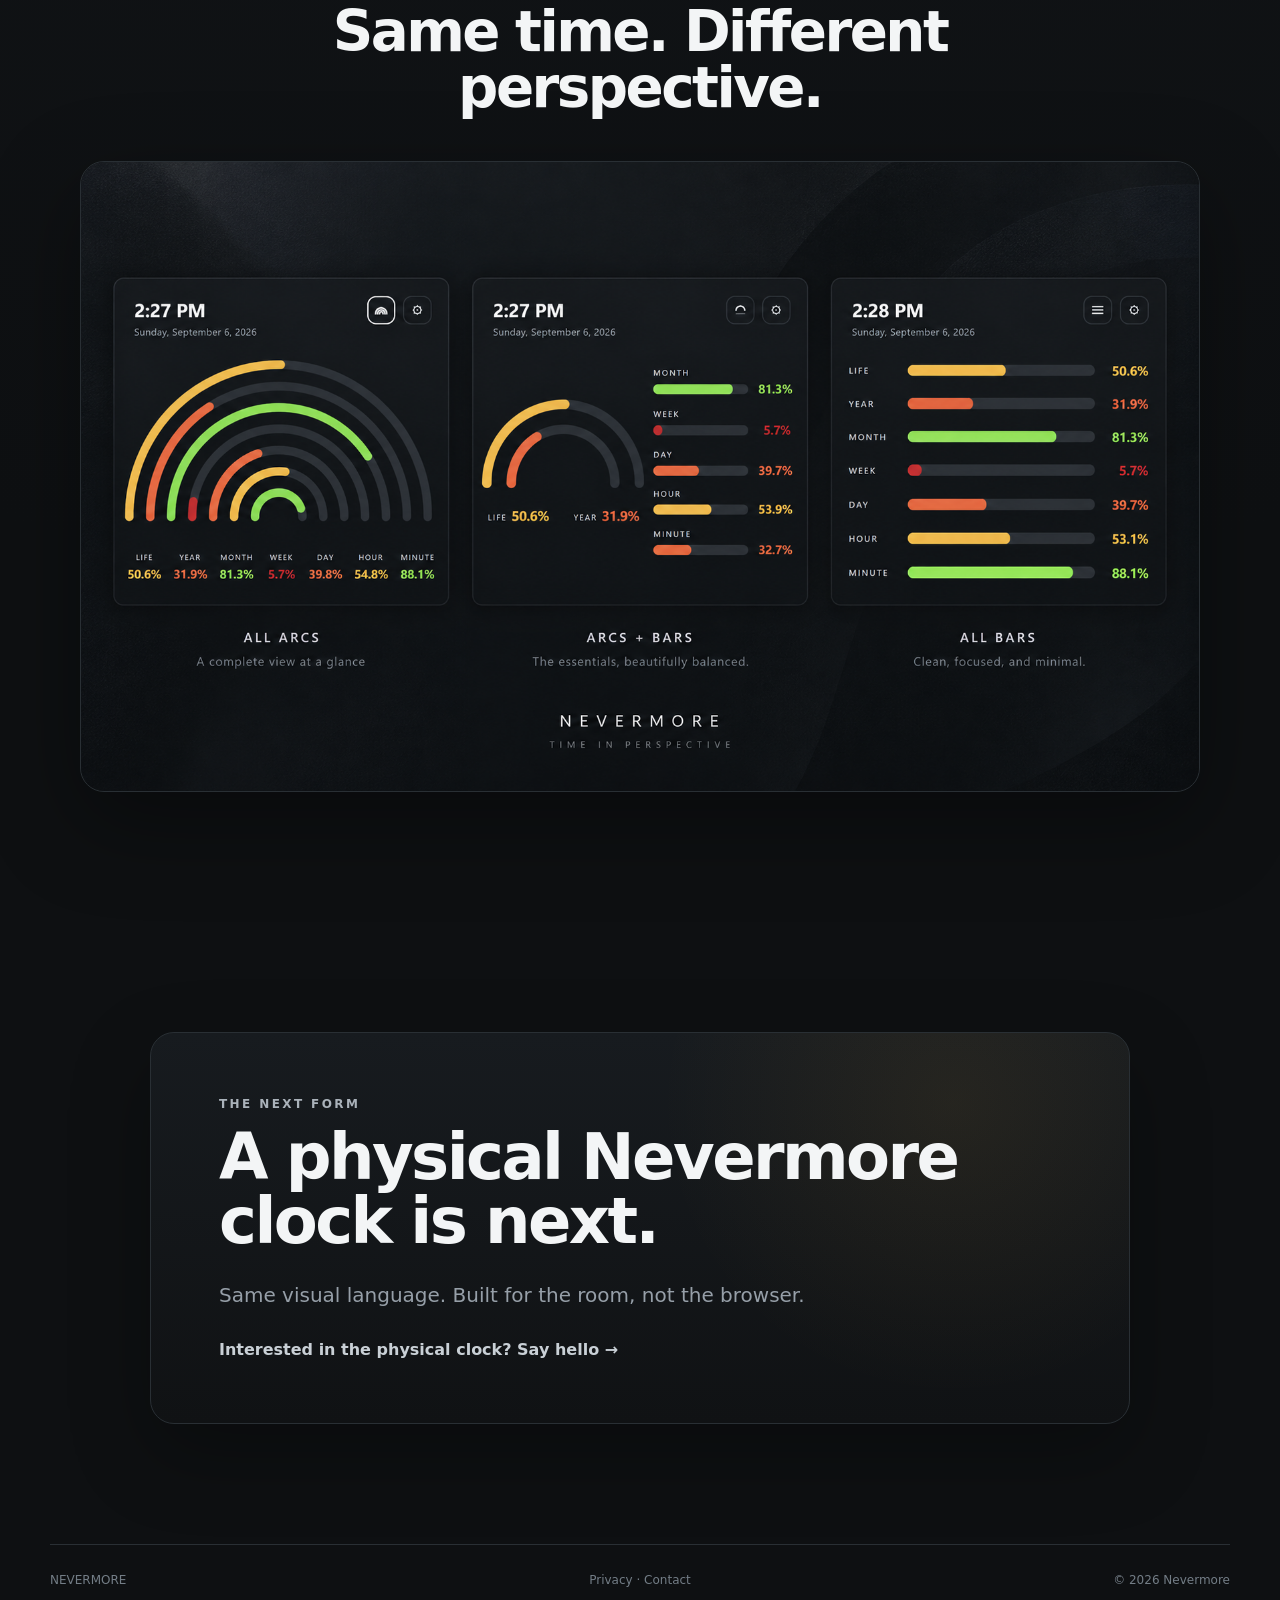
==== commit 1c7cf060: "Update index.html" ====
--- a/index.html
+++ b/index.html
@@ -4,7 +4,7 @@
 <meta charset="utf-8">
 <meta name="viewport" content="width=device-width,initial-scale=1">
 <meta name="description" content="Nevermore visualizes how much time remains across your minute, hour, day, week, month, year, and life.">
-<title>Nevermore — Time, in perspective.</title>
+<title>Nevermore - Time in perspective.</title>
 <link rel="stylesheet" href="styles.css">
 
 <link rel="icon" href="/favicon.ico" sizes="any">
@@ -19,7 +19,7 @@
     <a href="#how">How it works</a>
     <a href="#physical">Physical clock</a>
     <a href="/privacy/">Privacy</a>
-    <a class="pill" href="#chrome">Get the extension</a>
+    <a class="pill" href="https://chromewebstore.google.com/detail/lhdioepmabnnkbfploafjoklhjpbmdkk" target="_blank" rel="noopener noreferrer">Get the extension</a>
   </nav>
 </header>
 
@@ -30,7 +30,7 @@
     <h1>See what remains.</h1>
     <p>Nevermore shows the percentage left in your minute, hour, day, week, month, year, and life — all at once.</p>
     <div class="actions" id="chrome">
-      <a class="button primary" href="#">Chrome Web Store — coming soon</a>
+      <a class="button primary" href="https://chromewebstore.google.com/detail/lhdioepmabnnkbfploafjoklhjpbmdkk" target="_blank" rel="noopener noreferrer">Chrome Web Store</a>
       <a class="button secondary" href="#how">Explore the idea</a>
     </div>
     <div class="micro">No ads. No analytics. No browsing-history access.</div>
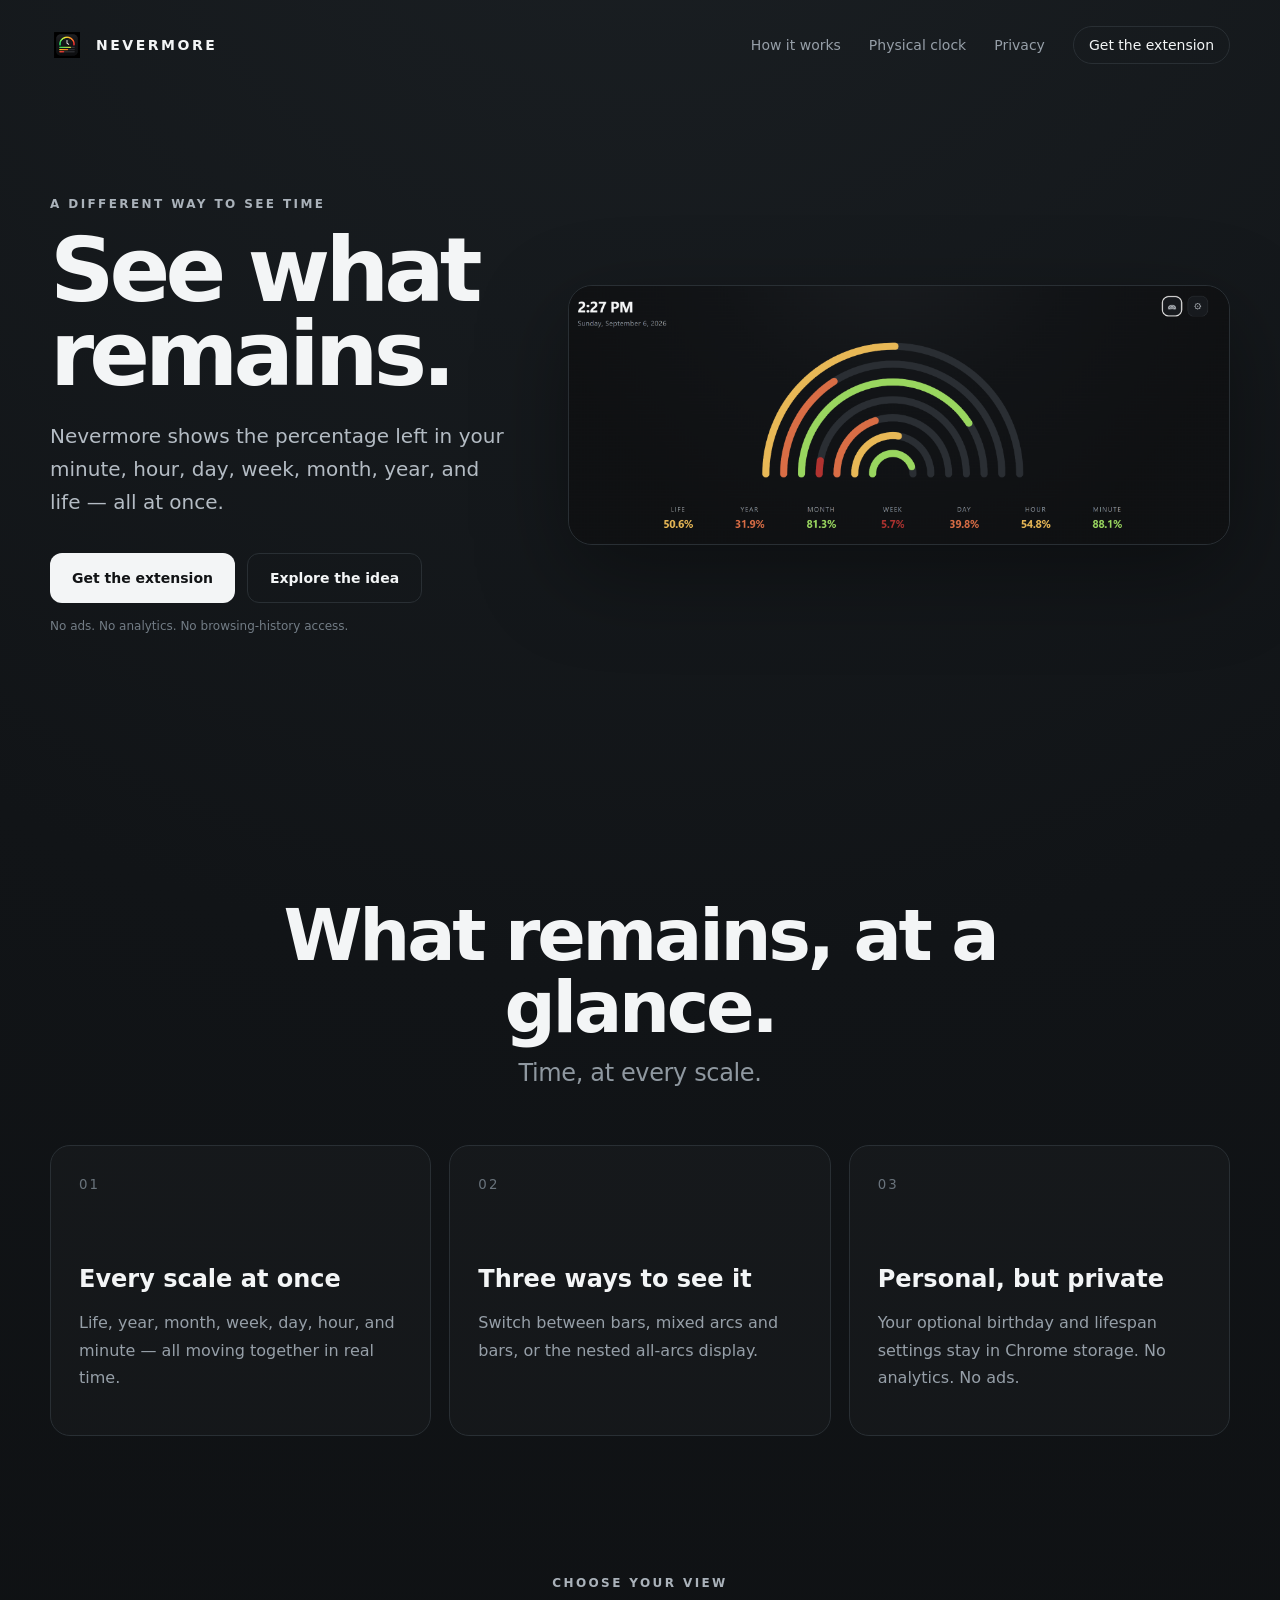
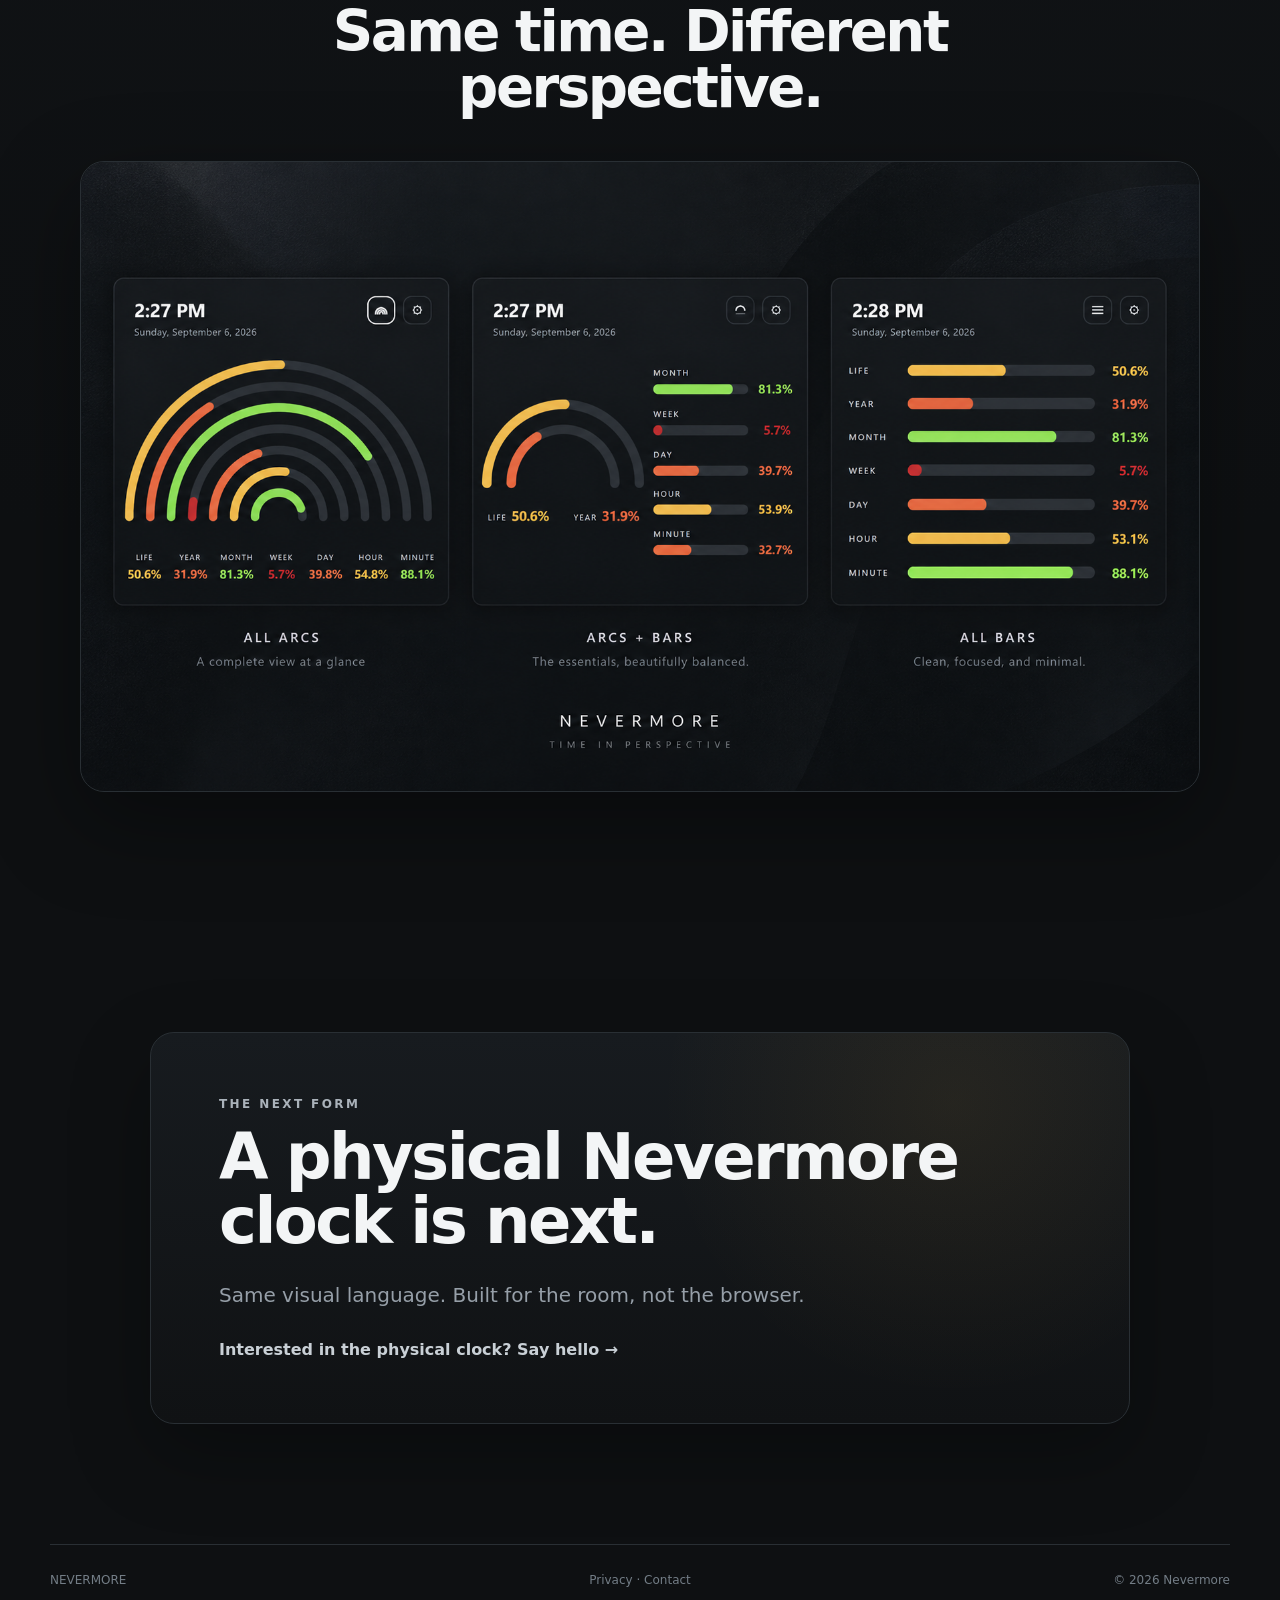
==== commit 8f93de03: "Update index.html" ====
--- a/index.html
+++ b/index.html
@@ -30,7 +30,7 @@
     <h1>See what remains.</h1>
     <p>Nevermore shows the percentage left in your minute, hour, day, week, month, year, and life — all at once.</p>
     <div class="actions" id="chrome">
-      <a class="button primary" href="https://chromewebstore.google.com/detail/lhdioepmabnnkbfploafjoklhjpbmdkk" target="_blank" rel="noopener noreferrer">Chrome Web Store</a>
+      <a class="button primary" href="https://chromewebstore.google.com/detail/lhdioepmabnnkbfploafjoklhjpbmdkk" target="_blank" rel="noopener noreferrer">Get the extension</a>
       <a class="button secondary" href="#how">Explore the idea</a>
     </div>
     <div class="micro">No ads. No analytics. No browsing-history access.</div>
